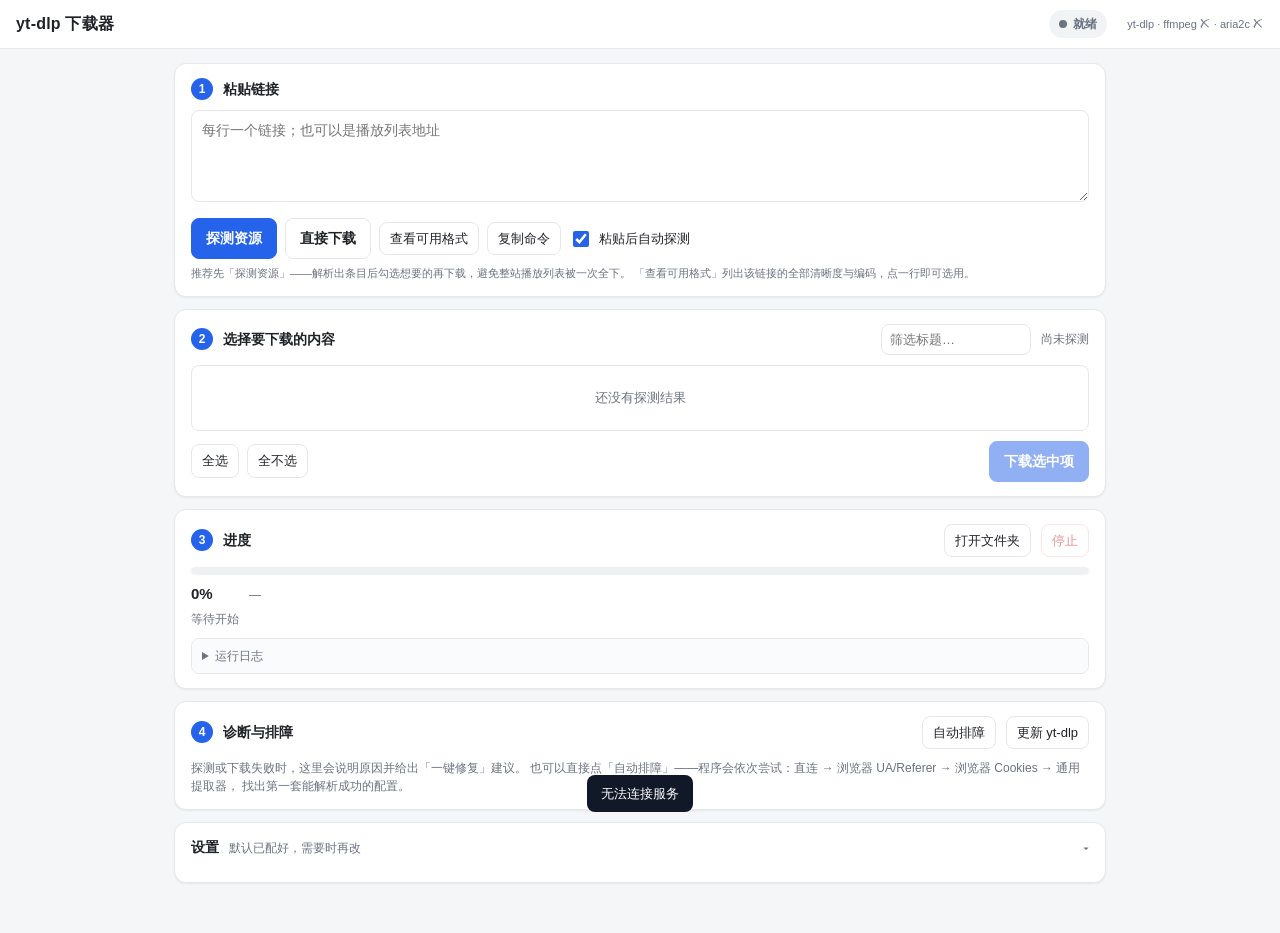
==== YtDlpWeb/index.html @ c7cad788 "初始提交：yt-dlp 下载器（桌面版 + 网页版 + 嗅探扩展） - ytdlp_core.py 是两端共用的唯一实现：命令构建、进度解析、诊断规则、   自愈重试阶梯、子进程看门狗、配置类型校正与" ====
<!DOCTYPE html>
<html lang="zh-CN">
<head>
<meta charset="utf-8">
<meta name="viewport" content="width=device-width, initial-scale=1, viewport-fit=cover">
<title>yt-dlp 下载器</title>
<style>
:root{
  --bg:#f5f6f8; --card:#ffffff; --text:#1f2328; --muted:#6b7280; --border:#e5e7eb;
  --primary:#2563eb; --primary-weak:#eff6ff; --ok:#16a34a; --ok-weak:#ecfdf5;
  --warn:#d97706; --err:#dc2626; --err-weak:#fef2f2; --radius:12px; --shadow:0 1px 2px rgba(16,24,40,.06);
}
*{box-sizing:border-box}
html,body{margin:0;padding:0}
body{
  background:var(--bg); color:var(--text); font:14px/1.5 -apple-system,BlinkMacSystemFont,"Segoe UI",
  "Microsoft YaHei UI","Microsoft YaHei",Roboto,Helvetica,Arial,sans-serif;
  -webkit-text-size-adjust:100%; padding-bottom:24px;
}
/* ---------- 顶栏 ---------- */
.topbar{
  position:sticky; top:0; z-index:20; background:var(--card); border-bottom:1px solid var(--border);
  display:flex; align-items:center; gap:12px; padding:10px 16px;
}
.brand{font-size:16px; font-weight:700; letter-spacing:.2px}
.status{
  margin-left:auto; display:inline-flex; align-items:center; gap:6px; font-size:12px; font-weight:600;
  padding:5px 10px; border-radius:999px; background:#f1f3f5; color:var(--muted); white-space:nowrap;
}
.status .dot{width:8px;height:8px;border-radius:50%;background:currentColor}
.status.busy{background:var(--primary-weak);color:var(--primary)}
.status.ok{background:var(--ok-weak);color:var(--ok)}
.status.err{background:var(--err-weak);color:var(--err)}
.env{margin-left:8px;font-size:11px;color:var(--muted)}
@media(max-width:768px){ .env{display:none} }

/* ---------- 布局 ---------- */
.wrap{max-width:960px;margin:0 auto;padding:14px}
.card{background:var(--card);border:1px solid var(--border);border-radius:var(--radius);
  box-shadow:var(--shadow);padding:14px 16px;margin-bottom:12px}
.card-h{display:flex;align-items:center;gap:10px;margin-bottom:10px}
.card-h h2{font-size:14px;margin:0;font-weight:700}
.num{width:22px;height:22px;flex:0 0 22px;border-radius:50%;background:var(--primary);color:#fff;
  font-size:12px;font-weight:700;display:flex;align-items:center;justify-content:center}
.muted{color:var(--muted);font-size:12px}
.spacer{flex:1}

/* ---------- 控件 ---------- */
textarea,input[type=text],input[type=number],select{
  width:100%;font:inherit;color:var(--text);background:#fff;border:1px solid var(--border);
  border-radius:8px;padding:8px 10px;outline:none;transition:border-color .15s,box-shadow .15s;
}
textarea{min-height:92px;resize:vertical;line-height:1.6}
textarea:focus,input:focus,select:focus{border-color:var(--primary);box-shadow:0 0 0 3px rgba(37,99,235,.12)}
.btn{
  font:inherit;font-weight:600;border:1px solid var(--border);background:#fff;color:var(--text);
  border-radius:8px;padding:9px 14px;cursor:pointer;min-height:38px;transition:background .15s,border-color .15s;
}
.btn:hover:not(:disabled){background:#f8fafc}
.btn:active:not(:disabled){background:#f1f5f9}
.btn.primary{background:var(--primary);border-color:var(--primary);color:#fff}
.btn.primary:hover:not(:disabled){background:#1d4ed8}
.btn.danger{color:var(--err);border-color:#fecaca;background:#fff}
.btn.sm{padding:6px 10px;min-height:32px;font-size:13px;font-weight:500}
.btn:disabled{opacity:.5;cursor:not-allowed}
.row-actions{display:flex;flex-wrap:wrap;align-items:center;gap:8px;margin-top:10px}
label.chk{display:inline-flex;align-items:center;gap:7px;font-size:13px;cursor:pointer;user-select:none}
label.chk input{width:16px;height:16px;accent-color:var(--primary)}
.hint{font-size:11px;color:var(--muted);margin-top:6px}

/* ---------- 结果列表 ---------- */
.results{max-height:320px;overflow:auto;border:1px solid var(--border);border-radius:8px}
.res-head,.res-row{display:grid;grid-template-columns:34px minmax(0,1fr) auto;gap:8px;align-items:center;padding:8px 10px}
.res-head{background:#fafbfc;border-bottom:1px solid var(--border);font-size:11px;color:var(--muted);font-weight:600}
.res-row{border-bottom:1px solid #f1f3f5}
.res-row:last-child{border-bottom:none}
.res-row.on{background:#f8fbff}
.res-row .t{overflow:hidden;text-overflow:ellipsis;white-space:nowrap;font-size:13px}
.metas{display:grid;grid-template-columns:64px 96px 84px 140px;gap:8px;font-size:12px;color:var(--muted)}
.metas span{overflow:hidden;text-overflow:ellipsis;white-space:nowrap}
.empty{padding:22px 10px;text-align:center;color:var(--muted);font-size:13px}

/* ---------- 进度 ---------- */
.progress{height:8px;background:#eef1f4;border-radius:999px;overflow:hidden}
.progress .bar{height:100%;width:0;background:var(--primary);border-radius:999px;transition:width .25s}
.progress.indet .bar{width:35%!important;animation:slide 1.1s infinite ease-in-out}
@keyframes slide{0%{margin-left:-35%}100%{margin-left:100%}}
.meta-line{display:flex;align-items:baseline;gap:10px;margin-top:8px}
#pct{font-weight:700;font-size:15px;min-width:48px}
#curfile{margin-top:4px;font-size:12px;color:var(--muted);overflow:hidden;text-overflow:ellipsis;white-space:nowrap}
details.log{margin-top:10px;border:1px solid var(--border);border-radius:8px;overflow:hidden}
details.log summary{padding:8px 10px;font-size:12px;color:var(--muted);cursor:pointer;background:#fafbfc}
details.log pre{margin:0;max-height:200px;overflow:auto;padding:10px;font:12px/1.6 "Cascadia Mono",Consolas,Menlo,monospace;white-space:pre-wrap;word-break:break-all}
pre .err{color:var(--err)} pre .warn{color:var(--warn)} pre .ok{color:var(--ok)} pre .cmd{color:var(--primary)}

/* ---------- 设置 ---------- */
.collapsible .body{display:none}
.collapsible.open .body{display:block}
.card-h.clickable{cursor:pointer;user-select:none}
.chev{margin-left:auto;color:var(--muted);font-size:12px;transition:transform .2s}
.collapsible.open .chev{transform:rotate(180deg)}
.set-grid{display:grid;grid-template-columns:1fr 1fr;gap:14px}
.group{border:1px solid var(--border);border-radius:10px;padding:12px}
.group h3{margin:0 0 8px;font-size:12px;color:var(--primary);font-weight:700;letter-spacing:.3px}
.field{display:grid;grid-template-columns:88px minmax(0,1fr);gap:8px;align-items:center;margin-bottom:8px}
.field:last-child{margin-bottom:0}
.field label{font-size:12px;color:var(--muted)}
.chk-list{display:flex;flex-wrap:wrap;gap:10px 16px}
.assump{background:#fffbeb;border:1px solid #fde68a;color:#92400e;border-radius:8px;padding:10px 12px;font-size:12px;line-height:1.7}
.assump b{display:block;margin-bottom:2px}

/* ---------- 移动端底部操作栏 ---------- */
.mbar{display:none}
@media(max-width:768px){
  body{padding-bottom:calc(76px + env(safe-area-inset-bottom))}
  .wrap{padding:10px}
  .card{padding:12px}
  .set-grid{grid-template-columns:1fr}
  .res-head{display:none}
  .res-row{grid-template-columns:34px minmax(0,1fr);row-gap:2px;padding:10px}
  .metas{grid-column:2;grid-template-columns:repeat(4,auto);justify-content:start;gap:10px}
  .metas .m-up{display:none}
  .row-actions .btn{flex:1 1 auto;min-height:44px}
  .btn{min-height:44px}
  .btn.sm{min-height:38px}
  .mbar{
    display:flex;gap:8px;position:fixed;left:0;right:0;bottom:0;z-index:30;background:rgba(255,255,255,.96);
    border-top:1px solid var(--border);padding:10px 12px calc(10px + env(safe-area-inset-bottom));
    backdrop-filter:blur(6px);
  }
  .mbar .btn{flex:1}
}
/* ---------- 诊断与排障 ---------- */
.diag{border:1px solid #fde68a;background:#fffbeb;border-radius:8px;padding:10px 12px;margin-bottom:8px}
.diag.err{border-color:#fecaca;background:#fef2f2}
.diag h4{margin:0 0 6px;font-size:13px;color:#92400e}
.diag.err h4{color:#b91c1c}
.diag ul{margin:0 0 8px;padding-left:18px;font-size:12px;line-height:1.75;color:#78350f}
.diag.err ul{color:#7f1d1d}
.probe-row{display:flex;align-items:center;gap:8px;padding:7px 10px;border:1px solid var(--border);
  border-radius:8px;margin-bottom:6px;font-size:12px;background:#f8fafc;flex-wrap:wrap}
.probe-row.ok{background:var(--ok-weak);border-color:#bbf7d0}
.probe-row.running{background:var(--primary-weak);border-color:#bfdbfe}
.probe-row .tag{font-weight:700;min-width:18px}
.probe-row .nm{font-weight:600}
.probe-row .msg{color:var(--muted);overflow:hidden;text-overflow:ellipsis;white-space:nowrap;flex:1;min-width:120px}
.probe-row .sec{color:var(--muted);font-size:11px}

/* ---------- 模态框 ---------- */
.mask{position:fixed;inset:0;background:rgba(15,23,42,.45);z-index:60;display:none;
  align-items:center;justify-content:center;padding:16px}
.mask.show{display:flex}
.modal{background:var(--card);border-radius:var(--radius);width:min(880px,100%);max-height:86vh;
  display:flex;flex-direction:column;box-shadow:0 12px 32px rgba(15,23,42,.22);overflow:hidden}
.modal-h{display:flex;align-items:center;gap:10px;padding:12px 14px;border-bottom:1px solid var(--border)}
.modal-h h3{margin:0;font-size:14px}
.modal-b{overflow:auto;padding:12px 14px}
.modal-f{padding:10px 14px;border-top:1px solid var(--border);display:flex;gap:8px;align-items:center;flex-wrap:wrap}
table.ft{width:100%;border-collapse:collapse;font-size:12px}
table.ft th,table.ft td{text-align:left;padding:6px 8px;border-bottom:1px solid #f1f3f5;white-space:nowrap}
table.ft th{color:var(--muted);font-weight:600;background:#fafbfc;position:sticky;top:0}
table.ft tbody tr{cursor:pointer}
table.ft tbody tr:hover{background:var(--primary-weak)}
table.ft td.note{white-space:normal;color:var(--muted)}
@media(max-width:768px){
  .modal{max-height:92vh}
  table.ft .c{display:none}
}

/* ---------- Toast ---------- */
#toast{position:fixed;left:50%;bottom:88px;transform:translateX(-50%) translateY(8px);z-index:50;
  background:#111827;color:#fff;font-size:13px;padding:9px 14px;border-radius:8px;opacity:0;pointer-events:none;
  transition:opacity .2s,transform .2s;max-width:90vw;text-align:center}
#toast.show{opacity:1;transform:translateX(-50%) translateY(0)}
@media(max-width:768px){#toast{bottom:calc(84px + env(safe-area-inset-bottom))}}
</style>
</head>
<body>

<header class="topbar">
  <div class="brand">yt-dlp 下载器</div>
  <div class="status" id="status"><span class="dot"></span><span id="statusText">就绪</span></div>
  <div class="env" id="env"></div>
</header>

<main class="wrap">

  <!-- 1 链接 -->
  <section class="card">
    <div class="card-h"><span class="num">1</span><h2>粘贴链接</h2>
      <span class="spacer"></span><span class="muted" id="urlCount"></span></div>
    <textarea id="urls" placeholder="每行一个链接；也可以是播放列表地址" spellcheck="false"></textarea>
    <div class="row-actions">
      <button class="btn primary" id="btnDetect">探测资源</button>
      <button class="btn" id="btnDirect">直接下载</button>
      <button class="btn sm" id="btnFmt">查看可用格式</button>
      <button class="btn sm" id="btnCopy">复制命令</button>
      <label class="chk"><input type="checkbox" id="autoDetect" checked> 粘贴后自动探测</label>
    </div>
    <div class="hint">推荐先「探测资源」——解析出条目后勾选想要的再下载，避免整站播放列表被一次全下。
      「查看可用格式」列出该链接的全部清晰度与编码，点一行即可选用。</div>
  </section>

  <!-- 2 结果 -->
  <section class="card">
    <div class="card-h"><span class="num">2</span><h2>选择要下载的内容</h2>
      <span class="spacer"></span>
      <input type="text" id="filter" placeholder="筛选标题…" style="width:150px;font-size:13px;padding:5px 8px">
      <span class="muted" id="count">尚未探测</span></div>
    <div class="results" id="results"><div class="empty">还没有探测结果</div></div>
    <div class="row-actions">
      <button class="btn sm" id="btnAll">全选</button>
      <button class="btn sm" id="btnNone">全不选</button>
      <span class="spacer"></span>
      <button class="btn primary" id="btnDownload" disabled>下载选中项</button>
    </div>
  </section>

  <!-- 3 进度 -->
  <section class="card">
    <div class="card-h"><span class="num">3</span><h2>进度</h2>
      <span class="spacer"></span>
      <button class="btn sm" id="btnOpen">打开文件夹</button>
      <button class="btn sm danger" id="btnStop" disabled>停止</button></div>
    <div class="progress" id="progress"><div class="bar" id="bar"></div></div>
    <div class="meta-line"><span id="pct">0%</span><span class="muted" id="detail">—</span>
      <span class="spacer"></span><span class="muted" id="elapsed"></span></div>
    <div id="curfile">等待开始</div>
    <details class="log" id="logWrap">
      <summary>运行日志</summary>
      <pre id="log"></pre>
    </details>
  </section>

  <!-- 4 诊断与排障 -->
  <section class="card">
    <div class="card-h"><span class="num">4</span><h2>诊断与排障</h2>
      <span class="spacer"></span>
      <button class="btn sm" id="btnTrouble">自动排障</button>
      <button class="btn sm" id="btnUpdate">更新 yt-dlp</button></div>
    <div id="diagBox">
      <div class="muted">探测或下载失败时，这里会说明原因并给出「一键修复」建议。
        也可以直接点「自动排障」——程序会依次尝试：直连 → 浏览器 UA/Referer → 浏览器 Cookies → 通用提取器，
        找出第一套能解析成功的配置。</div>
    </div>
  </section>

  <!-- 设置 -->
  <section class="card collapsible" id="settingsCard">
    <div class="card-h clickable" id="settingsToggle">
      <h2>设置</h2><span class="muted">默认已配好，需要时再改</span><span class="chev">▾</span>
    </div>
    <div class="body">
      <div class="assump" style="margin-bottom:12px">
        <b>默认假设（业务信息未指定时的兜底）</b>
        ① 单任务队列：同时只跑一个下载/探测，日志与进度不混淆；
        ② 仅本机使用：只监听 127.0.0.1，并校验请求来源，不开放给局域网与网页；
        ③ 输出目录默认 <code>..\downloads</code>，首次运行自动创建；
        ④ 默认「最佳画质 + 自动合并 MP4」，并嵌入封面与元数据。
      </div>
      <div class="set-grid">
        <div class="group">
          <h3>保存</h3>
          <div class="field"><label>输出目录</label><input type="text" id="outdir"></div>
          <div class="field"><label>文件名</label><input type="text" id="tpl"></div>
          <div class="hint">实际文件名 = 视频标题.扩展名；可用占位符 title / id / uploader / upload_date / playlist_index</div>
        </div>
        <div class="group">
          <h3>内容与格式</h3>
          <div class="field"><label>下载模式</label>
            <select id="mode">
              <option value="best">最佳画质（视频+音频自动合并）</option>
              <option value="single">最佳单文件（不合并，画质较低）</option>
              <option value="audio_mp3">仅音频（转 MP3）</option>
              <option value="audio_raw">仅音频（保持原格式）</option>
              <option value="video_only">仅视频（无音轨）</option>
              <option value="custom">自定义格式代码</option>
            </select></div>
          <div class="field"><label>合并容器</label>
            <select id="merge"><option>mp4</option><option>mkv</option><option>webm</option><option>不转换</option></select></div>
          <div class="field"><label>格式代码</label><input type="text" id="fmt" placeholder="自定义模式下填，如 137+140"></div>
        </div>
        <div class="group">
          <h3>附加内容</h3>
          <div class="chk-list" style="margin-bottom:8px">
            <label class="chk"><input type="checkbox" id="sub"> 下载字幕</label>
            <label class="chk"><input type="checkbox" id="embedsub"> 字幕嵌入视频</label>
          </div>
          <div class="field"><label>字幕语言</label><input type="text" id="sublang"></div>
          <div class="chk-list">
            <label class="chk"><input type="checkbox" id="thumb"> 嵌入封面</label>
            <label class="chk"><input type="checkbox" id="meta"> 写入元数据</label>
          </div>
        </div>
        <div class="group">
          <h3>播放列表与容错</h3>
          <div class="chk-list" style="margin-bottom:8px">
            <label class="chk"><input type="checkbox" id="pl"> 下载整个播放列表</label>
            <label class="chk"><input type="checkbox" id="ignore"> 出错继续</label>
          </div>
          <div class="field"><label>范围</label><input type="text" id="items" placeholder="如 1-5 或 1,3,7"></div>
          <div class="chk-list">
            <label class="chk"><input type="checkbox" id="open_after"> 完成后打开文件夹</label>
            <label class="chk"><input type="checkbox" id="net_hard"> 失败后自动换姿势重试</label>
          </div>
          <div class="muted" style="margin-top:6px">连接被掐断（10054）时会自动换一套请求方式重来（浏览器指纹 / 分块传输）；关掉后只按当前设置试一次。</div>
        </div>
        <div class="group" style="grid-column:1/-1">
          <h3>访问与身份（解决「探测不到」的关键）</h3>
          <div class="set-grid">
            <div>
              <div class="field"><label>浏览器 Cookies</label>
                <select id="browser">
                  <option>（不使用）</option><option>chrome</option><option>edge</option>
                  <option>firefox</option><option>brave</option><option>opera</option>
                  <option>vivaldi</option><option>whale</option><option>chromium</option>
                </select></div>
              <div class="field"><label>浏览器配置</label>
                <input type="text" id="browser_profile" placeholder="留空=默认配置，如 Default 或 Profile 1"></div>
              <div class="hint">直接从浏览器读取登录态，省去手工导出 cookies.txt。读取时请<b>关闭该浏览器</b>，
                否则部分系统会读不到。与下面「Cookies 文件」二选一，此项优先。</div>
              <div class="field"><label>User-Agent</label>
                <div style="display:flex;gap:6px">
                  <input type="text" id="ua" placeholder="留空 = yt-dlp 默认">
                  <select id="uaPreset" style="width:140px"><option value="">快速填充…</option></select>
                </div></div>
            </div>
            <div>
              <div class="field"><label>Referer</label>
                <input type="text" id="referer" placeholder="如 https://www.example.com/"></div>
              <div class="field"><label>自定义请求头</label>
                <textarea id="headers" rows="3" placeholder="每行一条，格式&#10;Key: Value&#10;Origin: https://www.example.com"></textarea></div>
              <div class="chk-list">
                <label class="chk"><input type="checkbox" id="generic"> 通用提取器兜底</label>
              </div>
              <div class="hint">站点没被 yt-dlp 收录时，用通用提取器直接按直链 / m3u8 解析，成功率视站点而定。</div>
              <div class="field"><label>提取器参数</label>
                <input type="text" id="extractor_args" placeholder="如 youtube:player_client=web"></div>
              <div class="field"><label>重试次数</label>
                <input type="text" id="retries" placeholder="如 10，留空=默认"></div>
            </div>
          </div>
        </div>
        <div class="group" style="grid-column:1/-1">
          <h3>网络与加速</h3>
          <div class="set-grid">
            <div>
              <div class="field"><label>限速</label><input type="text" id="rate" placeholder="如 5M，留空不限"></div>
              <div class="field"><label>代理</label><input type="text" id="proxy" placeholder="如 http://127.0.0.1:7890"></div>
              <div class="field"><label>Cookies</label><input type="text" id="cookie" placeholder="cookies.txt 完整路径"></div>
            </div>
            <div>
              <div class="chk-list" style="margin-bottom:8px">
                <label class="chk"><input type="checkbox" id="conc"> 分片并发 -N</label>
                <input type="number" id="conc_n" min="1" max="32" style="width:72px">
              </div>
              <div class="chk-list" style="margin-bottom:8px">
                <label class="chk"><input type="checkbox" id="aria"> 外部下载器 aria2c</label>
                <span class="muted" id="ariaState"></span>
              </div>
              <div class="field"><label>aria2c 参数</label><input type="text" id="aria_args"></div>
              <div class="chk-list">
                <label class="chk"><input type="checkbox" id="flat"> 快速探测（不解析清晰度）</label>
              </div>
            </div>
          </div>
          <div class="field" style="margin-top:8px"><label>附加参数</label>
            <input type="text" id="extra" placeholder="任意 yt-dlp 参数，如 --download-archive archive.txt"></div>
        </div>
      </div>
      <div class="row-actions">
        <button class="btn sm" id="btnReset">恢复默认设置</button>
        <span class="hint" style="margin:0">改动会即时自动保存，下次打开仍然保留</span>
      </div>
    </div>
  </section>
</main>

<div class="mbar">
  <button class="btn" id="mDetect">探测资源</button>
  <button class="btn primary" id="mDownload" disabled>下载选中项</button>
  <button class="btn danger" id="mStop" style="display:none">停止</button>
</div>
<div id="toast"></div>

<div class="mask" id="fmtMask">
  <div class="modal">
    <div class="modal-h"><h3>可用格式</h3><span class="muted" id="fmtFor"></span>
      <span class="spacer"></span><button class="btn sm" id="fmtClose">关闭</button></div>
    <div class="modal-b">
      <div class="hint" id="fmtTip" style="margin:0 0 8px">正在获取…</div>
      <table class="ft" id="fmtTable" style="display:none">
        <thead><tr><th>ID</th><th>扩展</th><th>分辨率</th><th>大小</th>
          <th class="c">编码</th><th>备注</th></tr></thead>
        <tbody id="fmtBody"></tbody>
      </table>
      <details class="log" id="fmtLogWrap"><summary>原始输出</summary><pre id="fmtLog"></pre></details>
    </div>
    <div class="modal-f">
      <span class="muted">点一行即可填入「格式代码」，下载模式会自动切到「自定义格式代码」</span>
      <span class="spacer"></span>
      <button class="btn sm" id="fmtUseBest">填入 bv*+ba/b</button>
    </div>
  </div>
</div>

<script>
const $ = id => document.getElementById(id);
const els = {
  urls:$('urls'), status:$('status'), statusText:$('statusText'), env:$('env'),
  results:$('results'), count:$('count'), log:$('log'), logWrap:$('logWrap'), filter:$('filter'),
  bar:$('bar'), progress:$('progress'), pct:$('pct'), detail:$('detail'), curfile:$('curfile'),
  elapsed:$('elapsed'),
  btnDetect:$('btnDetect'), btnDirect:$('btnDirect'), btnDownload:$('btnDownload'),
  btnFmt:$('btnFmt'), btnCopy:$('btnCopy'), btnOpen:$('btnOpen'), btnReset:$('btnReset'),
  mDetect:$('mDetect'), mDownload:$('mDownload'), mStop:$('mStop'), btnStop:$('btnStop'),
  btnAll:$('btnAll'), btnNone:$('btnNone'), autoDetect:$('autoDetect'), urlCount:$('urlCount'),
  settingsCard:$('settingsCard'), settingsToggle:$('settingsToggle'), ariaState:$('ariaState'),
  btnTrouble:$('btnTrouble'), btnUpdate:$('btnUpdate'), diagBox:$('diagBox'), uaPreset:$('uaPreset'),
  fmtMask:$('fmtMask'), fmtFor:$('fmtFor'), fmtTip:$('fmtTip'), fmtTable:$('fmtTable'),
  fmtBody:$('fmtBody'), fmtLog:$('fmtLog'), fmtLogWrap:$('fmtLogWrap'),
  fmtClose:$('fmtClose'), fmtUseBest:$('fmtUseBest')
};
const FIELDS = ['outdir','tpl','mode','merge','fmt','sub','sublang','embedsub','thumb','meta',
  'pl','items','ignore','open_after','net_hard','rate','proxy','cookie','conc','conc_n','aria','aria_args','flat','extra',
  'browser','browser_profile','referer','ua','headers','generic','extractor_args','retries'];
// UA 预设与模式格式表都来自 /api/config 的 env 段（唯一来源是 ytdlp_core），
// 页面不再抄一份，避免两端各自漂移；cfg 未到位时按空表处理即可。
function uaPresets(){ return ((cfg.env || {}).ua_presets) || {}; }
function modeFmt(){ return ((cfg.env || {}).mode_fmt) || {}; }
function chromeUA(){
  const p = uaPresets();
  return p['Chrome / Windows'] || Object.values(p)[0] || '';
}
let cfg = {}, results = [], checked = new Set(), busy = false, saveTimer = null, detectTimer = null;
let tick = null, t0 = 0;

/* ---------- 通用反馈 ---------- */
function toast(msg){
  const t = $('toast'); t.textContent = msg; t.classList.add('show');
  clearTimeout(t._tm); t._tm = setTimeout(()=>t.classList.remove('show'), 2600);
}
function setStatus(state, text){
  els.status.className = 'status' + (state==='busy'?' busy':state==='ok'?' ok':state==='err'?' err':'');
  els.statusText.textContent = text;
}
function setBusy(v, kind){
  busy = v;
  $('btnDetect').disabled = v; $('btnDirect').disabled = v; $('mDetect').disabled = v;
  $('btnFmt').disabled = v; $('btnCopy').disabled = v;
  $('btnTrouble').disabled = v; $('btnUpdate').disabled = v;
  $('btnDownload').disabled = v || checked.size===0; $('mDownload').disabled = v || checked.size===0;
  $('btnStop').disabled = !v;
  // 移动端底部：任务进行中把「下载」换成「停止」
  $('mDownload').style.display = v ? 'none' : '';
  $('mStop').style.display = v ? '' : 'none';
  els.progress.classList.toggle('indet', v && kind==='detect');
  clearInterval(tick);
  if(v){ t0 = Date.now(); tick = setInterval(updateElapsed, 1000); updateElapsed(); }
  else{ els.elapsed.textContent = ''; }
}
function updateElapsed(){
  const s = Math.floor((Date.now()-t0)/1000);
  els.elapsed.textContent = s >= 1
    ? '已用 ' + String(Math.floor(s/60)).padStart(2,'0') + ':' + String(s%60).padStart(2,'0') : '';
}
function addLog(text, level){
  const span = document.createElement('span');
  if(level) span.className = level;
  span.textContent = text + '\n';
  els.log.appendChild(span);
  while(els.log.childNodes.length > 600) els.log.removeChild(els.log.firstChild);
  els.log.scrollTop = els.log.scrollHeight;
}
function clearLog(){ els.log.textContent=''; }

/* ---------- 配置 ---------- */
function fillModes(){
  // 模式表只有一份定义（ytdlp_core → /api/config），页面里的静态选项只是首屏兜底。
  const modes = ((cfg.env || {}).modes) || [];
  if(!modes.length) return;
  const sel = $('mode'), keep = sel.value || cfg.mode || '';
  sel.innerHTML = '';
  for(const m of modes){
    const o = document.createElement('option');
    o.value = m.key; o.textContent = m.label;
    sel.appendChild(o);
  }
  sel.value = keep;
  if(!sel.value){ sel.value = 'best'; }
}
function fillForm(){
  fillModes();
  for(const k of FIELDS){
    const el = $(k); if(!el) continue;
    if(el.type === 'checkbox') el.checked = !!cfg[k]; else el.value = cfg[k] ?? '';
  }
  fillUaPresets();
  const ver = cfg.env?.yt_dlp_version ? ' v' + cfg.env.yt_dlp_version : '';
  els.env.textContent = `yt-dlp${ver} · ffmpeg ${cfg.env?.ffmpeg?'✓':'✗'} · aria2c ${cfg.env?.aria2c?'✓':'✗'}`;
  els.ariaState.textContent = cfg.env?.aria2c ? '已就绪' : '未检测到 aria2c.exe';
  els.ariaState.style.color = cfg.env?.aria2c ? 'var(--ok)' : 'var(--warn)';
}
function readForm(){
  const out = {};
  for(const k of FIELDS){
    const el = $(k); if(!el) continue;
    out[k] = el.type === 'checkbox' ? el.checked : el.value;
  }
  return out;
}
function scheduleSave(){
  clearTimeout(saveTimer);
  saveTimer = setTimeout(async ()=>{
    cfg = {...cfg, ...readForm()};
    try{
      const r = await fetch('/api/config',{method:'POST',headers:{'Content-Type':'application/json'},
        body:JSON.stringify(readForm())});
      const j = await r.json().catch(()=>({}));
      if(!r.ok || j.ok === false){
        toast(j.error || ('设置保存失败（HTTP ' + r.status + '）'));
        return;
      }
      if(j.config) cfg = {...cfg, ...j.config};   // 回填服务端整理后的值，所见即所得
      const w = j.warnings || [];
      if(w.length) toast(w.length > 1 ? w[0] + `（另有 ${w.length - 1} 条提醒，见日志）` : w[0]);
    }
    catch(e){ toast('无法连接服务，设置未保存'); }
  }, 400);
}

/* ---------- 结果列表 ---------- */
let renderTimer = null;
function scheduleRender(){
  // 大播放列表逐条到达，节流渲染避免每条都重绘整个列表
  if(renderTimer) return;
  renderTimer = setTimeout(()=>{ renderTimer = null; renderResults(); }, 150);
}
function visibleIdx(){
  const kw = (els.filter.value || '').trim().toLowerCase();
  if(!kw) return results.map((_, i) => i);
  return results.map((_, i) => i).filter(i =>
    String(results[i].title || '').toLowerCase().includes(kw) ||
    String(results[i].up || '').toLowerCase().includes(kw));
}
function updateCount(){
  if(!results.length){ els.count.textContent = '尚未探测'; }
  else{
    const kw = (els.filter.value || '').trim();
    els.count.textContent = `共 ${results.length} 条，已选 ${checked.size} 条`
      + (kw ? ` · 筛出 ${visibleIdx().length} 条` : '');
  }
  $('btnDownload').disabled = busy || checked.size===0;
  $('mDownload').disabled = busy || checked.size===0;
}
function rowHtml(i){
  const r = results[i];
  return `
      <div class="res-row ${checked.has(i)?'on':''}" data-i="${i}">
        <input type="checkbox" ${checked.has(i)?'checked':''} data-i="${i}">
        <div class="t" title="${esc(r.title)}">${esc(r.title)}</div>
        <div class="metas">
          <span>${esc(r.dur)}</span><span>${esc(r.res)}</span><span>${esc(r.size)}</span>
          <span class="m-up" title="${esc(r.up)}">${esc(r.up||'-')}</span>
        </div>
      </div>`;
}
function renderResults(){
  if(!results.length){
    els.results.innerHTML = '<div class="empty">还没有探测结果</div>';
  }else{
    const head = '<div class="res-head"><span></span><span>标题</span>' +
      '<div class="metas"><span>时长</span><span>清晰度</span><span>大小</span><span class="m-up">上传者</span></div></div>';
    const idx = visibleIdx();
    const body = idx.length ? idx.map(rowHtml).join('')
      : `<div class="empty">没有匹配「${esc((els.filter.value||'').trim())}」的条目</div>`;
    els.results.innerHTML = head + body;
    els.results.querySelectorAll('.res-row').forEach(row=>{
      row.addEventListener('click', e=>{
        if(e.target.tagName === 'INPUT') return;
        toggleCheck(+row.dataset.i);
      });
    });
    els.results.querySelectorAll('input[type=checkbox]').forEach(cb=>{
      cb.addEventListener('change', ()=>toggleCheck(+cb.dataset.i));
    });
  }
  updateCount();
}
function toggleCheck(i){
  checked.has(i) ? checked.delete(i) : checked.add(i);
  const row = els.results.querySelector(`.res-row[data-i="${i}"]`);
  if(row){
    row.classList.toggle('on', checked.has(i));
    row.querySelector('input').checked = checked.has(i);
  }
  updateCount();
}
function setAll(on){
  // 有筛选词时只作用于筛出的条目，否则作用于全部
  const scope = (els.filter.value || '').trim() ? visibleIdx() : results.map((_, i) => i);
  if(on) scope.forEach(i => checked.add(i)); else scope.forEach(i => checked.delete(i));
  renderResults();
}
function esc(s){ return String(s??'').replace(/[&<>"']/g, c=>({'&':'&amp;','<':'&lt;','>':'&gt;','"':'&quot;',"'":'&#39;'}[c])); }

/* ---------- SSE ---------- */
async function stream(url, body, onEvent){
  const res = await fetch(url,{method:'POST',headers:{'Content-Type':'application/json'},body:JSON.stringify(body)});
  if(!res.ok){ const j = await res.json().catch(()=>({})); throw new Error(j.error || '请求失败'); }
  const reader = res.body.getReader(), dec = new TextDecoder('utf-8');
  let buf = '';
  while(true){
    const {done, value} = await reader.read();
    if(done) break;
    buf += dec.decode(value, {stream:true});
    const parts = buf.split('\n\n'); buf = parts.pop();
    for(const p of parts){
      const line = p.split('\n').find(l=>l.startsWith('data: '));
      if(line){ try{ onEvent(JSON.parse(line.slice(6))); }catch(e){} }
    }
  }
}
function getUrls(){
  return els.urls.value.split('\n').map(s=>s.trim()).filter(s=>s && !s.startsWith('#'));
}

/* ---------- 主流程 ---------- */
async function doDetect(silent){
  const urls = getUrls();
  if(!urls.length){ if(!silent) toast('请先粘贴链接'); return; }
  if(busy){ toast('有任务正在运行'); return; }
  results = []; checked = new Set(); renderResults();
  clearLog(); setBusy(true,'detect'); setStatus('busy','探测中…');
  els.curfile.textContent = '正在解析链接信息…';
  let n = 0;
  try{
    await stream('/api/detect', {urls}, ev=>{
      if(ev.type==='row'){ results.push(ev.data); checked.add(results.length-1); n++; scheduleRender(); }
      else if(ev.type==='log') addLog(ev.text, ev.level);
      else if(ev.type==='cmd') addLog('> '+ev.text, 'cmd');
      else if(ev.type==='error'){ addLog(ev.text,'err'); toast(ev.text); }
      else if(ev.type==='done'){
        if(ev.code===0 && n){ setStatus('ok',`探测完成 · ${n} 条`); els.curfile.textContent = '勾选后点「下载选中项」'; }
        else{ setStatus('err','探测结束，没有拿到条目'); els.curfile.textContent = '请看下方「诊断与排障」'; }
        if(ev.diag && ev.diag.length){
          els.diagBox.innerHTML = renderDiag(ev.diag);
          bindDiagButtons(els.diagBox);
          if(!n) els.diagBox.scrollIntoView({behavior:'smooth', block:'center'});
        }
      }
    });
  }catch(e){ setStatus('err','探测失败'); toast(String(e.message||e)); addLog(String(e.message||e),'err'); }
  finally{ clearTimeout(renderTimer); renderTimer=null; renderResults(); setBusy(false); }
}
async function doDownload(urls, noPlaylist){
  if(!urls || !urls.length){ toast('请先选择要下载的内容'); return; }
  if(busy){ toast('有任务正在运行'); return; }
  clearLog(); setBusy(true,'download'); setStatus('busy','下载中…');
  els.bar.style.width='0%'; els.pct.textContent='0%';
  try{
    await stream('/api/download', {urls, no_playlist:!!noPlaylist}, ev=>{
      if(ev.type==='progress'){
        els.bar.style.width = ev.pct + '%';
        els.pct.textContent = Math.round(ev.pct) + '%';
        const bits = [];
        if(ev.speed) bits.push('速度 '+ev.speed);
        if(ev.eta) bits.push('剩余 '+ev.eta);
        if(ev.size) bits.push('大小 '+ev.size);
        if(ev.item_total) bits.push(`第 ${Math.max(ev.item_i,1)}/${ev.item_total} 个`);
        if(ev.done_count) bits.push('已完成 '+ev.done_count+' 个文件');
        els.detail.textContent = bits.join(' · ') || '—';
        if(ev.file) els.curfile.textContent = '正在下载：'+ev.file;
      }
      else if(ev.type==='log') addLog(ev.text, ev.level);
      else if(ev.type==='cmd') addLog('> '+ev.text, 'cmd');
      else if(ev.type==='error'){ addLog(ev.text,'err'); toast(ev.text); }
      else if(ev.type==='done'){
        if(ev.code===0){
          els.bar.style.width='100%'; els.pct.textContent='100%';
          const mm=String(Math.floor((ev.elapsed||0)/60)).padStart(2,'0'), ss=String(Math.floor((ev.elapsed||0)%60)).padStart(2,'0');
          const tail = `耗时 ${mm}:${ss}` + (ev.done_count?` · 完成 ${ev.done_count} 个文件`:'');
          els.detail.textContent = tail; els.curfile.textContent='全部完成';
          setStatus('ok','下载完成'); addLog('=== 完成 · '+tail+' ===','ok');
          if(cfg.open_after) fetch('/api/open',{method:'POST',headers:{'Content-Type':'application/json'},body:JSON.stringify({})});
        }else{
          setStatus('err',`已结束（退出码 ${ev.code}）`); els.curfile.textContent='出错或中断';
          addLog(`=== 结束，退出码 ${ev.code} ===`,'err');
          if(ev.diag && ev.diag.length){
            els.diagBox.innerHTML = renderDiag(ev.diag);
            bindDiagButtons(els.diagBox);
          }
        }
      }
    });
  }catch(e){ setStatus('err','下载失败'); toast(String(e.message||e)); addLog(String(e.message||e),'err'); }
  finally{ setBusy(false); }
}
async function doStop(){
  if(!busy) return;
  try{ await fetch('/api/stop',{method:'POST',headers:{'Content-Type':'application/json'},body:'{}'});
       toast('已请求停止'); addLog('[已手动停止]','warn'); }
  catch(e){ toast('停止失败'); }
}

/* ---------- 诊断与排障 ---------- */
function renderDiag(list){
  if(!list || !list.length) return '';
  return list.map(d=>{
    const hard = d.code === 'drm' || d.code === 'gone';
    return `<div class="diag ${hard?'err':''}">
      <h4>${esc(d.title)}</h4>
      <ul>${d.advice.map(a=>`<li>${esc(a)}</li>`).join('')}</ul>
      ${Object.keys(d.fix||{}).length ? `<button class="btn sm" data-fix="${esc(JSON.stringify(d.fix))}">一键应用修复</button>` : ''}
    </div>`;
  }).join('');
}
function bindDiagButtons(box){
  box.querySelectorAll('button[data-fix]').forEach(b=>{
    b.addEventListener('click', ()=>{
      try{ applyFix(JSON.parse(b.dataset.fix)); }catch(e){}
    });
  });
}
function applyFix(fix){
  const touched = [];
  if(fix.ua){
    $('ua').value = chromeUA(); touched.push('User-Agent');
  }
  if(fix.referer){
    const u = getUrls()[0] || '';
    const m = u.match(/^(https?:\/\/[^/]+)/);
    if(m){ $('referer').value = m[1] + '/'; touched.push('Referer'); }
  }
  if(fix.browser && (!$('browser').value || $('browser').value === '（不使用）')){
    $('browser').value = 'chrome'; touched.push('浏览器 Cookies');
  }
  if(fix.generic){ $('generic').checked = true; touched.push('通用提取器'); }
  scheduleSave();
  if(fix.proxy){ $('settingsCard').classList.add('open'); $('proxy').focus(); toast('请在「网络与加速」里填写代理地址'); return; }
  if(fix.rate){ $('settingsCard').classList.add('open'); $('rate').focus(); toast('请在「网络与加速」里填写限速'); return; }
  if(fix.fmt){ openFormats(); toast('请从格式表里挑一个真实存在的 ID'); return; }
  toast(touched.length ? '已应用：' + touched.join('、') + '，请重新探测' : '请按上方建议手动调整');
}
async function doTroubleshoot(){
  const url = getUrls()[0];
  if(!url){ toast('请先粘贴链接'); return; }
  if(busy){ toast('有任务正在运行'); return; }
  clearLog(); setBusy(true,'trouble'); setStatus('busy','自动排障中…');
  els.diagBox.innerHTML = '<div class="muted">正在逐套尝试访问配置，请稍候（每套最多 25 秒）…</div>';
  try{
    await stream('/api/troubleshoot', {url}, ev=>{
      if(ev.type === 'probe'){
        const box = els.diagBox;
        let row = box.querySelector(`.probe-row[data-k="${ev.key}"]`);
        if(!row){
          row = document.createElement('div');
          row.className = 'probe-row'; row.dataset.k = ev.key;
          box.appendChild(row);
        }
        row.className = 'probe-row ' + (ev.ok ? 'ok' : '');
        row.innerHTML = `<span class="tag">${ev.ok?'✓':'✗'}</span><span class="nm">${esc(ev.label)}</span>` +
          `<span class="msg">${esc(ev.msg)}</span><span class="sec">${ev.sec}s</span>` +
          (ev.ok ? `<button class="btn sm">应用此方案</button>` : '');
        if(ev.ok){
          row.querySelector('button').addEventListener('click', ()=>applyFix(ev.fix || {}));
        }
      }
      else if(ev.type === 'probe_start'){
        const box = els.diagBox;
        const row = document.createElement('div');
        row.className = 'probe-row running'; row.dataset.k = ev.key;
        row.innerHTML = `<span class="tag">…</span><span class="nm">${esc(ev.label)}</span>` +
          `<span class="msg">尝试中…</span>`;
        box.appendChild(row);
        addLog('> ' + ev.cmd, 'cmd');
      }
      else if(ev.type === 'log') addLog(ev.text, ev.level);
      else if(ev.type === 'done'){
        const ok = els.diagBox.querySelector('.probe-row.ok');
        if(ok){ setStatus('ok','排障完成 · 已找到可用方案'); toast('找到可用方案，点「应用此方案」即可'); }
        else{ setStatus('err','排障结束 · 四套方案都失败'); }
      }
    });
  }catch(e){ setStatus('err','排障失败'); toast(String(e.message||e)); }
  finally{ setBusy(false); }
}
async function doUpdate(){
  if(busy){ toast('有任务正在运行'); return; }
  clearLog(); setBusy(true,'update'); setStatus('busy','更新 yt-dlp…');
  els.diagBox.innerHTML = '<div class="muted">正在更新 yt-dlp，请稍候…</div>';
  try{
    await stream('/api/update', {}, ev=>{
      if(ev.type === 'log') addLog(ev.text, ev.level);
      else if(ev.type === 'cmd') addLog('> ' + ev.text, 'cmd');
      else if(ev.type === 'done'){
        if(ev.code === 0){
          setStatus('ok','yt-dlp 已更新');
          els.diagBox.innerHTML = '<div class="diag"><h4>更新完成</h4><ul><li>重新「探测资源」试试，'
            + '站点改版导致的问题多数靠更新解决</li></ul></div>';
          fetch('/api/config').then(r=>r.json()).then(c=>{ cfg = c; fillForm(); });
        }else{
          setStatus('err','更新失败（退出码 ' + ev.code + '）');
          els.diagBox.innerHTML = renderDiag([{code:'net', title:'更新失败，通常是网络/代理不通',
            advice:['在「网络与加速」里填可用代理后重试','或到 yt-dlp 官网手动下载新版替换 yt-dlp.exe'],
            fix:{proxy:true}}]);
          bindDiagButtons(els.diagBox);
        }
      }
    });
  }catch(e){ setStatus('err','更新失败'); toast(String(e.message||e)); }
  finally{ setBusy(false); }
}

/* ---------- 辅助操作 ---------- */
async function doCopy(){
  const urls = getUrls();
  if(!urls.length){ toast('请先粘贴链接'); return; }
  try{
    const r = await fetch('/api/command',{method:'POST',headers:{'Content-Type':'application/json'},
      body:JSON.stringify({urls})}).then(r=>r.json());
    const text = r.text || '';
    let ok = false;
    try{ await navigator.clipboard.writeText(text); ok = true; }
    catch(e){
      const ta = document.createElement('textarea');
      ta.value = text; ta.style.position='fixed'; ta.style.opacity='0';
      document.body.appendChild(ta); ta.select();
      try{ ok = document.execCommand('copy'); }catch(_){}
      ta.remove();
    }
    toast(ok ? '命令已复制到剪贴板' : '复制失败，命令已输出到日志');
    addLog('> ' + text, 'cmd');
  }catch(e){ toast('获取命令失败'); }
}
async function doOpen(){
  try{
    await fetch('/api/open',{method:'POST',headers:{'Content-Type':'application/json'},body:'{}'});
  }catch(e){ toast('打开文件夹失败'); }
}
async function doReset(){
  try{
    const r = await fetch('/api/reset',{method:'POST',headers:{'Content-Type':'application/json'},
      body:'{}'}).then(r=>r.json());
    cfg = r.config || {}; fillForm(); toast('已恢复默认设置');
  }catch(e){ toast('重置失败'); }
}
function closeFormats(){ els.fmtMask.classList.remove('show'); }
function useFormat(id){
  $('fmt').value = id;
  $('mode').value = 'custom';
  scheduleSave();
  toast('已填入格式代码 ' + id + '（可手写成 137+140 组合）');
  closeFormats();
}
async function openFormats(){
  const urls = getUrls();
  if(!urls.length){ toast('请先粘贴链接'); return; }
  if(busy){ toast('有任务正在运行'); return; }
  const url = urls[0];
  els.fmtMask.classList.add('show');
  els.fmtFor.textContent = url.length > 54 ? url.slice(0, 54) + '…' : url;
  els.fmtBody.innerHTML = ''; els.fmtTable.style.display = 'none';
  els.fmtLog.textContent = ''; els.fmtTip.textContent = '正在获取…';
  let n = 0;
  try{
    await stream('/api/formats', {url}, ev=>{
      if(ev.type === 'fmt'){
        n++;
        const d = ev.data;
        const tr = document.createElement('tr');
        tr.innerHTML = `<td><b>${esc(d.id)}</b></td><td>${esc(d.ext)}</td><td>${esc(d.res)}</td>` +
          `<td>${esc(d.size)}</td><td class="c">${esc(d.codec)}</td><td class="note">${esc(d.note)}</td>`;
        tr.title = '点击填入格式代码 ' + d.id;
        tr.addEventListener('click', ()=>useFormat(d.id));
        els.fmtBody.appendChild(tr);
        els.fmtTable.style.display = '';
        els.fmtTip.textContent = `共 ${n} 个可用格式 · 点击一行即可选用`;
      }
      else if(ev.type === 'log'){
        const s = document.createElement('span');
        s.textContent = ev.text + '\n';
        els.fmtLog.appendChild(s);
      }
      else if(ev.type === 'cmd') addLog('> ' + ev.text, 'cmd');
      else if(ev.type === 'error') els.fmtTip.textContent = ev.text;
    });
    if(!n) els.fmtTip.textContent = '没有解析到格式表，请展开下方「原始输出」查看原因（链接不支持？需要代理或 Cookies？）';
  }catch(e){ els.fmtTip.textContent = '获取失败：' + (e.message || e); }
}

/* ---------- 事件绑定 ---------- */
els.settingsToggle.addEventListener('click', ()=>els.settingsCard.classList.toggle('open'));
els.btnDetect.addEventListener('click', ()=>doDetect(false));
els.mDetect.addEventListener('click', ()=>doDetect(false));
els.btnDirect.addEventListener('click', ()=>doDownload(getUrls(), false));
els.btnDownload.addEventListener('click', ()=>doDownload(results.filter((_,i)=>checked.has(i)).map(r=>r.url).filter(Boolean), true));
els.mDownload.addEventListener('click', ()=>doDownload(results.filter((_,i)=>checked.has(i)).map(r=>r.url).filter(Boolean), true));
els.btnAll.addEventListener('click', ()=>setAll(true));
els.btnNone.addEventListener('click', ()=>setAll(false));
els.btnStop.addEventListener('click', doStop);
els.mStop.addEventListener('click', doStop);
els.btnFmt.addEventListener('click', openFormats);
els.btnCopy.addEventListener('click', doCopy);
els.btnOpen.addEventListener('click', doOpen);
els.btnReset.addEventListener('click', doReset);
els.btnTrouble.addEventListener('click', doTroubleshoot);
els.btnUpdate.addEventListener('click', doUpdate);
// User-Agent 快速填充（选项表由服务端下发，见 /api/config 的 env.ua_presets）
function fillUaPresets(){
  const p = uaPresets();
  els.uaPreset.querySelectorAll('option:not([value=""])').forEach(o=>o.remove());
  for(const k of Object.keys(p)){
    const o = document.createElement('option');
    o.value = p[k]; o.textContent = k;
    els.uaPreset.appendChild(o);
  }
}
els.uaPreset.addEventListener('change', ()=>{
  if(els.uaPreset.value){ $('ua').value = els.uaPreset.value; els.uaPreset.value = ''; scheduleSave(); }
});
els.fmtClose.addEventListener('click', closeFormats);
els.fmtMask.addEventListener('click', e=>{ if(e.target === els.fmtMask) closeFormats(); });
els.fmtUseBest.addEventListener('click', ()=>{
  $('mode').value = 'best';
  $('fmt').value = 'bv*+ba/b';
  scheduleSave(); toast('已填入 bv*+ba/b'); closeFormats();
});
document.addEventListener('keydown', e=>{ if(e.key === 'Escape') closeFormats(); });
els.filter.addEventListener('input', renderResults);
// 切换下载模式时自动带出该模式的默认格式代码，用户仍可手改
$('mode').addEventListener('change', ()=>{
  const auto = modeFmt()[$('mode').value];
  if(auto) $('fmt').value = auto;
});
$('aria').addEventListener('change', ()=>{
  if($('aria').checked && !(cfg.env || {}).aria2c)
    toast('未检测到 aria2c.exe，勾选后下载会失败');
});
FIELDS.forEach(k=>{ const el=$(k); if(el) el.addEventListener(el.type==='checkbox'?'change':'input', scheduleSave); });
els.urls.addEventListener('input', ()=>{
  const n = getUrls().length; els.urlCount.textContent = n ? `${n} 个链接` : '';
  clearTimeout(detectTimer);
  if(els.autoDetect.checked && n) detectTimer = setTimeout(()=>doDetect(true), 900);
});
els.urls.addEventListener('paste', ()=>setTimeout(()=>els.urls.dispatchEvent(new Event('input')), 0));
els.logWrap.addEventListener('toggle', ()=>{ if(els.logWrap.open) els.log.scrollTop = els.log.scrollHeight; });

/* ---------- 启动 ---------- */
(async function init(){
  try{ cfg = await (await fetch('/api/config')).json(); }catch(e){ cfg = {}; toast('无法连接服务'); }
  fillForm(); renderResults();
  // 让「格式代码」框初始就显示当前模式实际使用的表达式，所见即所得
  const mf = modeFmt()[$('mode').value];
  if(!$('fmt').value && mf) $('fmt').value = mf;
  const s = await fetch('/api/status').then(r=>r.json()).catch(()=>({}));
  if(s.busy){
    setBusy(true, s.kind);
    t0 = Date.now() - (s.elapsed || 0) * 1000;   // 刷新后接着计时
    updateElapsed(); setStatus('busy','任务进行中…');
  }
  else setStatus('idle','就绪');
})();
</script>
</body>
</html>
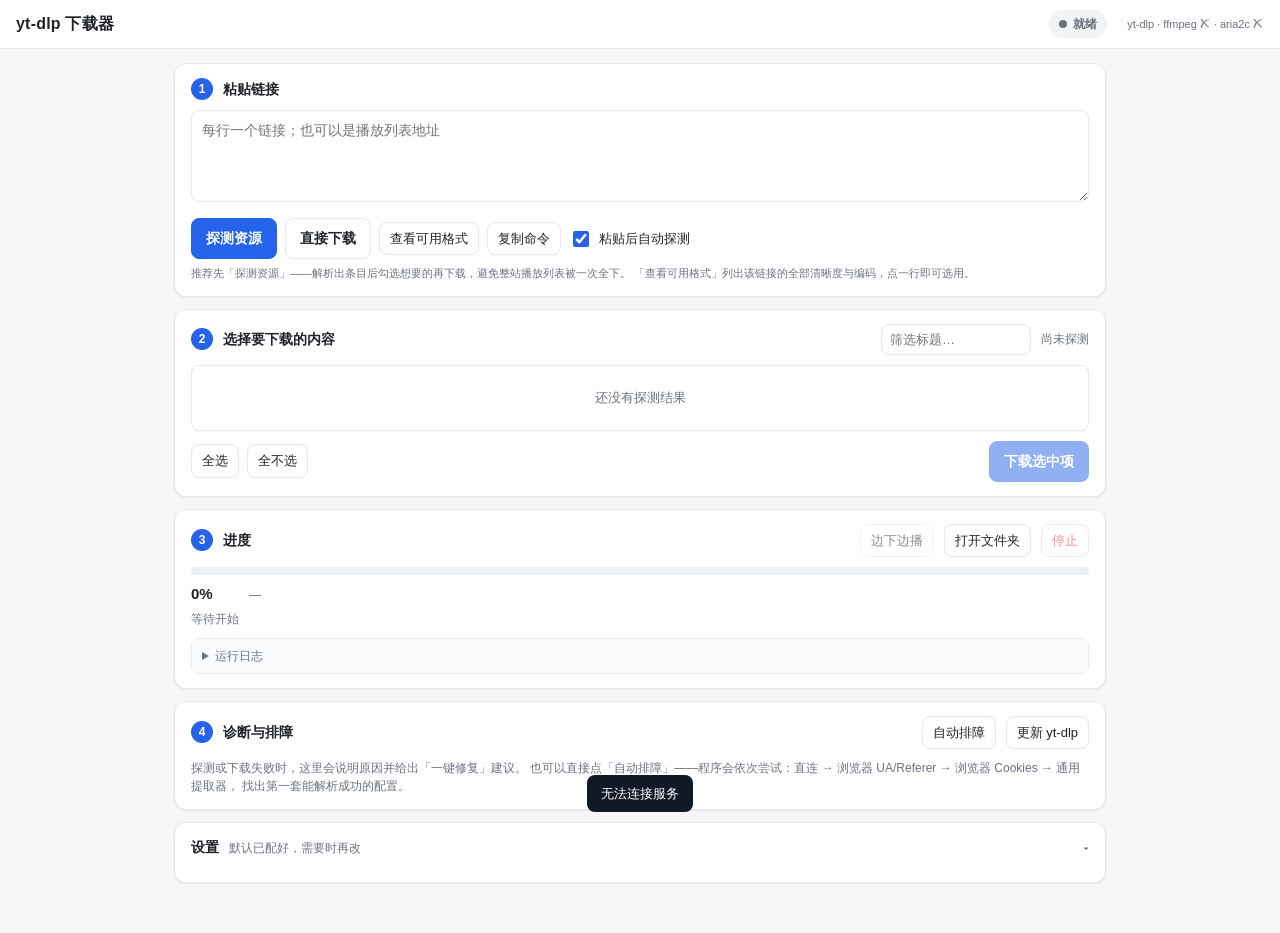
==== commit b0f2afaf: "网页版：预览卡与边下边播按钮 预览走行内独立按钮，行点击仍是勾选，批量下载不受影响； 播放按钮由服务端下发的可播性事件启用，置灰时悬停显示原因。  封面改用 data URL 而非 blob URL：" ====
--- a/YtDlpWeb/index.html
+++ b/YtDlpWeb/index.html
@@ -70,7 +70,7 @@
 
 /* ---------- 结果列表 ---------- */
 .results{max-height:320px;overflow:auto;border:1px solid var(--border);border-radius:8px}
-.res-head,.res-row{display:grid;grid-template-columns:34px minmax(0,1fr) auto;gap:8px;align-items:center;padding:8px 10px}
+.res-head,.res-row{display:grid;grid-template-columns:34px minmax(0,1fr) auto auto;gap:8px;align-items:center;padding:8px 10px}
 .res-head{background:#fafbfc;border-bottom:1px solid var(--border);font-size:11px;color:var(--muted);font-weight:600}
 .res-row{border-bottom:1px solid #f1f3f5}
 .res-row:last-child{border-bottom:none}
@@ -120,6 +120,7 @@
   .res-row{grid-template-columns:34px minmax(0,1fr);row-gap:2px;padding:10px}
   .metas{grid-column:2;grid-template-columns:repeat(4,auto);justify-content:start;gap:10px}
   .metas .m-up{display:none}
+  .pv-btn{grid-column:2;justify-self:start}
   .row-actions .btn{flex:1 1 auto;min-height:44px}
   .btn{min-height:44px}
   .btn.sm{min-height:38px}
@@ -208,6 +209,18 @@
       <input type="text" id="filter" placeholder="筛选标题…" style="width:150px;font-size:13px;padding:5px 8px">
       <span class="muted" id="count">尚未探测</span></div>
     <div class="results" id="results"><div class="empty">还没有探测结果</div></div>
+    <div id="preview" style="display:none;margin-top:10px;padding:10px;border:1px solid var(--bd,#d0d7de);border-radius:8px">
+      <div style="display:flex;gap:12px;align-items:flex-start">
+        <img id="pvImg" alt="封面" style="width:320px;max-width:45%;border-radius:6px;background:#f6f8fa">
+        <div style="flex:1;min-width:0">
+          <div id="pvMeta" class="muted" style="line-height:1.7"></div>
+          <div style="margin-top:8px;display:flex;gap:8px">
+            <button class="btn sm" id="pvOpen">打开原网页</button>
+            <button class="btn sm" id="pvClose">收起</button>
+          </div>
+        </div>
+      </div>
+    </div>
     <div class="row-actions">
       <button class="btn sm" id="btnAll">全选</button>
       <button class="btn sm" id="btnNone">全不选</button>
@@ -220,6 +233,7 @@
   <section class="card">
     <div class="card-h"><span class="num">3</span><h2>进度</h2>
       <span class="spacer"></span>
+      <button class="btn sm" id="btnPlay" disabled title="还没有开始下载">边下边播</button>
       <button class="btn sm" id="btnOpen">打开文件夹</button>
       <button class="btn sm danger" id="btnStop" disabled>停止</button></div>
     <div class="progress" id="progress"><div class="bar" id="bar"></div></div>
@@ -302,8 +316,10 @@
           <div class="chk-list">
             <label class="chk"><input type="checkbox" id="open_after"> 完成后打开文件夹</label>
             <label class="chk"><input type="checkbox" id="net_hard"> 失败后自动换姿势重试</label>
+            <label class="chk"><input type="checkbox" id="play_while"> 边下边播（不影响下载速度）</label>
           </div>
-          <div class="muted" style="margin-top:6px">连接被掐断（10054）时会自动换一套请求方式重来（浏览器指纹 / 分块传输）；关掉后只按当前设置试一次。</div>
+          <div class="muted" style="margin-top:6px">连接被掐断（10054）时会自动换一套请求方式重来（浏览器指纹 / 分块传输）；关掉后只按当前设置试一次。
+            边下边播只对能流式播放的源有效（HLS / mkv / webm）；音视频分离的源与 aria2c 会置灰并说明原因。</div>
         </div>
         <div class="group" style="grid-column:1/-1">
           <h3>访问与身份（解决「探测不到」的关键）</h3>
@@ -419,10 +435,12 @@
   btnTrouble:$('btnTrouble'), btnUpdate:$('btnUpdate'), diagBox:$('diagBox'), uaPreset:$('uaPreset'),
   fmtMask:$('fmtMask'), fmtFor:$('fmtFor'), fmtTip:$('fmtTip'), fmtTable:$('fmtTable'),
   fmtBody:$('fmtBody'), fmtLog:$('fmtLog'), fmtLogWrap:$('fmtLogWrap'),
-  fmtClose:$('fmtClose'), fmtUseBest:$('fmtUseBest')
+  fmtClose:$('fmtClose'), fmtUseBest:$('fmtUseBest'),
+  preview:$('preview'), pvImg:$('pvImg'), pvMeta:$('pvMeta'), pvOpen:$('pvOpen'), pvClose:$('pvClose'),
+  btnPlay:$('btnPlay')
 };
 const FIELDS = ['outdir','tpl','mode','merge','fmt','sub','sublang','embedsub','thumb','meta',
-  'pl','items','ignore','open_after','net_hard','rate','proxy','cookie','conc','conc_n','aria','aria_args','flat','extra',
+  'pl','items','ignore','open_after','net_hard','play_while','rate','proxy','cookie','conc','conc_n','aria','aria_args','flat','extra',
   'browser','browser_profile','referer','ua','headers','generic','extractor_args','retries'];
 // UA 预设与模式格式表都来自 /api/config 的 env 段（唯一来源是 ytdlp_core），
 // 页面不再抄一份，避免两端各自漂移；cfg 未到位时按空表处理即可。
@@ -451,6 +469,7 @@
   $('btnTrouble').disabled = v; $('btnUpdate').disabled = v;
   $('btnDownload').disabled = v || checked.size===0; $('mDownload').disabled = v || checked.size===0;
   $('btnStop').disabled = !v;
+  if(!v) setPlayable(false, '还没有开始下载');
   // 移动端底部：任务进行中把「下载」换成「停止」
   $('mDownload').style.display = v ? 'none' : '';
   $('mStop').style.display = v ? '' : 'none';
@@ -458,6 +477,10 @@
   clearInterval(tick);
   if(v){ t0 = Date.now(); tick = setInterval(updateElapsed, 1000); updateElapsed(); }
   else{ els.elapsed.textContent = ''; }
+}
+function setPlayable(ok, reason){
+  els.btnPlay.disabled = !ok;
+  els.btnPlay.title = ok ? '用系统播放器打开正在下载的文件' : (reason || '此源不支持边下边播');
 }
 function updateElapsed(){
   const s = Math.floor((Date.now()-t0)/1000);
@@ -563,6 +586,7 @@
           <span>${esc(r.dur)}</span><span>${esc(r.res)}</span><span>${esc(r.size)}</span>
           <span class="m-up" title="${esc(r.up)}">${esc(r.up||'-')}</span>
         </div>
+        <button class="btn sm pv-btn" data-i="${i}" title="看封面与详情">预览</button>
       </div>`;
 }
 function renderResults(){
@@ -570,7 +594,7 @@
     els.results.innerHTML = '<div class="empty">还没有探测结果</div>';
   }else{
     const head = '<div class="res-head"><span></span><span>标题</span>' +
-      '<div class="metas"><span>时长</span><span>清晰度</span><span>大小</span><span class="m-up">上传者</span></div></div>';
+      '<div class="metas"><span>时长</span><span>清晰度</span><span>大小</span><span class="m-up">上传者</span></div><span></span></div>';
     const idx = visibleIdx();
     const body = idx.length ? idx.map(rowHtml).join('')
       : `<div class="empty">没有匹配「${esc((els.filter.value||'').trim())}」的条目</div>`;
@@ -584,6 +608,12 @@
     els.results.querySelectorAll('input[type=checkbox]').forEach(cb=>{
       cb.addEventListener('change', ()=>toggleCheck(+cb.dataset.i));
     });
+    els.results.querySelectorAll('.pv-btn').forEach(btn=>{
+      btn.addEventListener('click', e=>{
+        e.stopPropagation();   // 行点击是勾选，预览按钮不能顺带切换勾选
+        showPreview(+btn.dataset.i);
+      });
+    });
   }
   updateCount();
 }
@@ -603,6 +633,36 @@
   renderResults();
 }
 function esc(s){ return String(s??'').replace(/[&<>"']/g, c=>({'&':'&amp;','<':'&lt;','>':'&gt;','"':'&quot;',"'":'&#39;'}[c])); }
+
+/* ---------- 预浏览 ---------- */
+let pvUrl = '';
+function hidePreview(){ els.preview.style.display='none'; pvUrl=''; }
+async function showPreview(i){
+  const r = results[i]; if(!r) return;
+  pvUrl = r.url || '';
+  els.preview.style.display='';
+  els.pvMeta.innerHTML = `<b>${esc(r.title)}</b><br>时长 ${esc(r.dur)} · 清晰度 ${esc(r.res)} · 大小 ${esc(r.size)}<br>上传者 ${esc(r.up||'-')}`;
+  els.pvImg.removeAttribute('src');
+  els.pvImg.alt = '封面加载中…';
+  if(!r.thumb_id){ els.pvImg.alt = '这个条目没有封面地址'; return; }
+  try{
+    const res = await fetch('/api/thumb?id=' + encodeURIComponent(r.thumb_id));
+    if(!res.ok){
+      const j = await res.json().catch(()=>({}));
+      els.pvImg.alt = '封面取不到：' + (j.error || res.status);
+      return;
+    }
+    const blob = await res.blob();
+    els.pvImg.src = await new Promise((ok, no)=>{
+      // 页面 CSP 是 img-src 'self' data:，blob: 会被拦掉，所以转成 data URL
+      const fr = new FileReader();
+      fr.onload = ()=>ok(fr.result);
+      fr.onerror = ()=>no(fr.error);
+      fr.readAsDataURL(blob);
+    });
+    els.pvImg.alt = '封面';
+  }catch(e){ els.pvImg.alt = '封面取不到：' + String(e.message||e); }
+}
 
 /* ---------- SSE ---------- */
 async function stream(url, body, onEvent){
@@ -631,6 +691,7 @@
   if(!urls.length){ if(!silent) toast('请先粘贴链接'); return; }
   if(busy){ toast('有任务正在运行'); return; }
   results = []; checked = new Set(); renderResults();
+  hidePreview();
   clearLog(); setBusy(true,'detect'); setStatus('busy','探测中…');
   els.curfile.textContent = '正在解析链接信息…';
   let n = 0;
@@ -672,6 +733,7 @@
         els.detail.textContent = bits.join(' · ') || '—';
         if(ev.file) els.curfile.textContent = '正在下载：'+ev.file;
       }
+      else if(ev.type==='playable'){ setPlayable(ev.ok, ev.reason); }
       else if(ev.type==='log') addLog(ev.text, ev.level);
       else if(ev.type==='cmd') addLog('> '+ev.text, 'cmd');
       else if(ev.type==='error'){ addLog(ev.text,'err'); toast(ev.text); }
@@ -906,6 +968,16 @@
 els.btnReset.addEventListener('click', doReset);
 els.btnTrouble.addEventListener('click', doTroubleshoot);
 els.btnUpdate.addEventListener('click', doUpdate);
+els.pvClose.addEventListener('click', hidePreview);
+els.pvOpen.addEventListener('click', ()=>{ if(pvUrl) window.open(pvUrl, '_blank', 'noopener'); });
+els.btnPlay.addEventListener('click', async ()=>{
+  try{
+    const res = await fetch('/api/play', {method:'POST', headers:{'Content-Type':'application/json'}, body:'{}'});
+    const j = await res.json().catch(()=>({}));
+    if(!res.ok){ toast(j.error || '无法播放'); return; }
+    toast('已交给系统播放器');
+  }catch(e){ toast(String(e.message||e)); }
+});
 // User-Agent 快速填充（选项表由服务端下发，见 /api/config 的 env.ua_presets）
 function fillUaPresets(){
   const p = uaPresets();
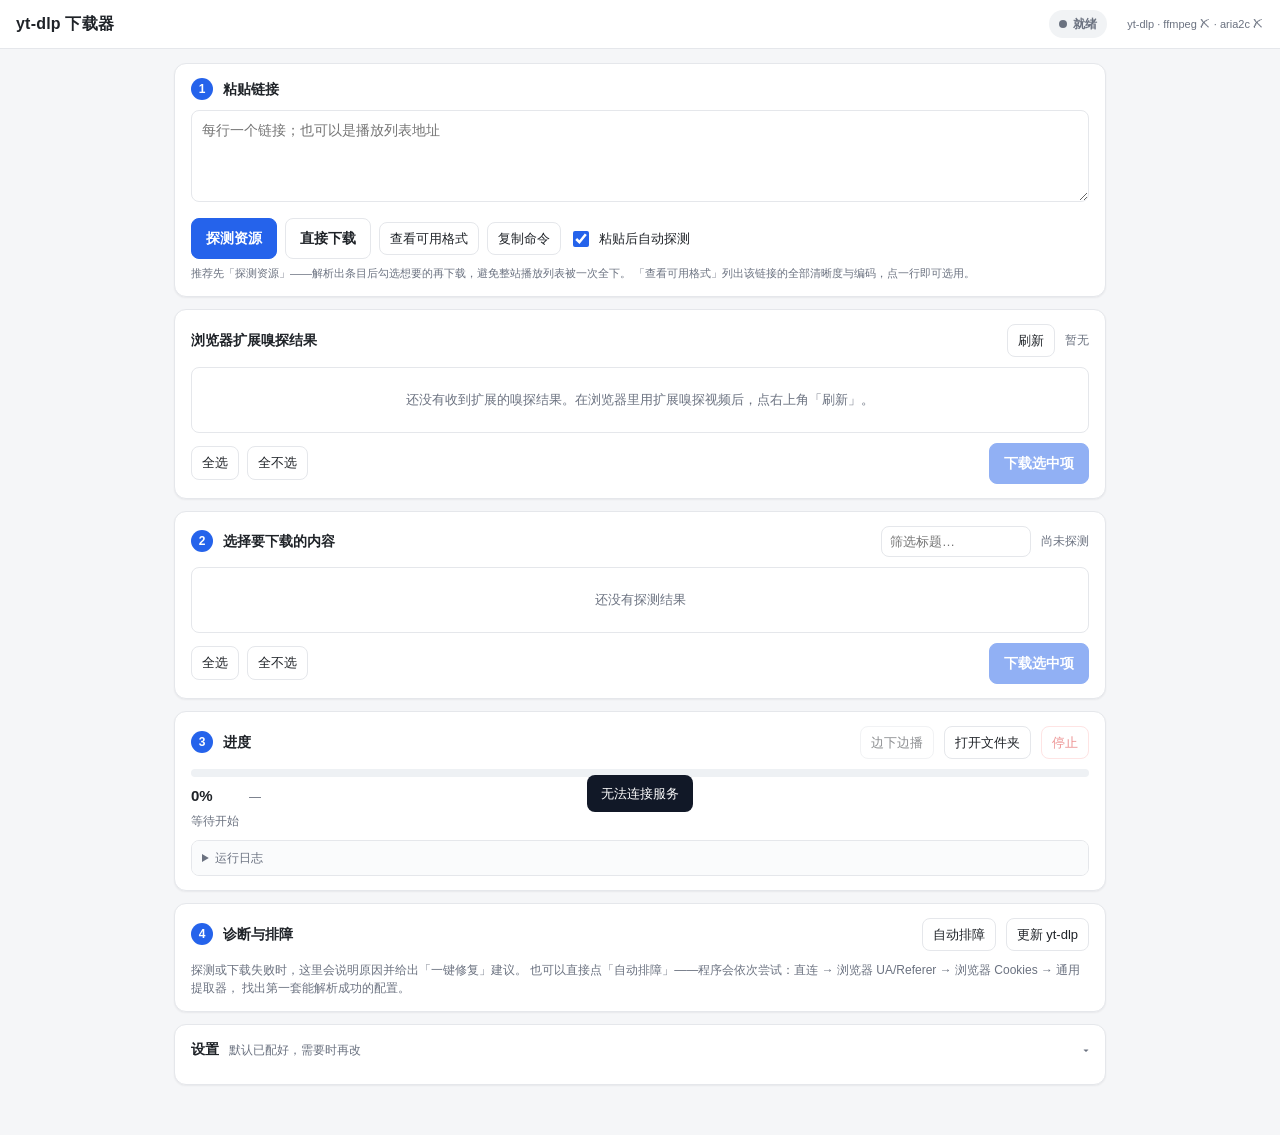
==== commit 97414183: "扩展支持直链缩略图与试播，嗅探结果回流网页版 直链（.mp4/.m3u8）没有封面元数据，Chrome 也解不了 HLS，页面 canvas 截帧又会 被 CORS 污染 —— 所以「有封面、能试播」" ====
--- a/YtDlpWeb/index.html
+++ b/YtDlpWeb/index.html
@@ -78,6 +78,15 @@
 .res-row .t{overflow:hidden;text-overflow:ellipsis;white-space:nowrap;font-size:13px}
 .metas{display:grid;grid-template-columns:64px 96px 84px 140px;gap:8px;font-size:12px;color:var(--muted)}
 .metas span{overflow:hidden;text-overflow:ellipsis;white-space:nowrap}
+.sn-thumb{width:56px;height:32px;border-radius:4px;object-fit:cover;background:#eaeef2;
+  display:flex;align-items:center;justify-content:center;color:#8b949e;font-size:10px;flex:none}
+.sn-thumb.ph{font-size:11px}
+.sn-row{grid-template-columns:26px 56px minmax(0,1fr) auto auto!important}
+#sniffPlayer{display:none;margin:0 0 10px;padding:10px;border-radius:8px;background:#0d1117}
+#sniffPlayer video{width:100%;max-height:300px;display:block;border-radius:6px;background:#000}
+#sniffPlayer .sn-pv-head{display:flex;justify-content:space-between;align-items:center;gap:8px;
+  margin-bottom:8px;color:#c9d1d9;font-size:12px}
+#sniffPlayer .sn-pv-head button{border:0;background:transparent;color:#8b949e;cursor:pointer;font-size:12px}
 .empty{padding:22px 10px;text-align:center;color:var(--muted);font-size:13px}
 
 /* ---------- 进度 ---------- */
@@ -200,6 +209,26 @@
     </div>
     <div class="hint">推荐先「探测资源」——解析出条目后勾选想要的再下载，避免整站播放列表被一次全下。
       「查看可用格式」列出该链接的全部清晰度与编码，点一行即可选用。</div>
+  </section>
+
+  <!-- 1.5 扩展嗅探结果（浏览器扩展抓到的直链，先试播再下载） -->
+  <section class="card" id="sniffCard">
+    <div class="card-h"><h2>浏览器扩展嗅探结果</h2>
+      <span class="spacer"></span>
+      <button class="btn sm" id="btnSniffRefresh">刷新</button>
+      <span class="muted" id="sniffCount">未加载</span></div>
+    <div id="sniffPlayer">
+      <div class="sn-pv-head"><span id="sniffPvTitle"></span>
+        <button id="sniffPvClose">✕ 关闭</button></div>
+      <video controls playsinline preload="metadata" id="sniffVideo"></video>
+    </div>
+    <div class="results" id="sniffList"><div class="empty">在浏览器里用扩展播放视频后，嗅探到的直链会出现在这里（可先试播确认，再勾选下载）。</div></div>
+    <div class="row-actions">
+      <button class="btn sm" id="btnSniffAll">全选</button>
+      <button class="btn sm" id="btnSniffNone">全不选</button>
+      <span class="spacer"></span>
+      <button class="btn primary" id="btnSniffDownload" disabled>下载选中项</button>
+    </div>
   </section>
 
   <!-- 2 结果 -->
@@ -437,7 +466,7 @@
   fmtBody:$('fmtBody'), fmtLog:$('fmtLog'), fmtLogWrap:$('fmtLogWrap'),
   fmtClose:$('fmtClose'), fmtUseBest:$('fmtUseBest'),
   preview:$('preview'), pvImg:$('pvImg'), pvMeta:$('pvMeta'), pvOpen:$('pvOpen'), pvClose:$('pvClose'),
-  btnPlay:$('btnPlay')
+  btnPlay:$('btnPlay'), sniffCount:$('sniffCount')
 };
 const FIELDS = ['outdir','tpl','mode','merge','fmt','sub','sublang','embedsub','thumb','meta',
   'pl','items','ignore','open_after','net_hard','play_while','rate','proxy','cookie','conc','conc_n','aria','aria_args','flat','extra',
@@ -535,16 +564,19 @@
 function scheduleSave(){
   clearTimeout(saveTimer);
   saveTimer = setTimeout(async ()=>{
-    cfg = {...cfg, ...readForm()};
+    const form = readForm();   // 只读一次：读两次时中间若有输入，发出去的和记下的就不是同一份
     try{
       const r = await fetch('/api/config',{method:'POST',headers:{'Content-Type':'application/json'},
-        body:JSON.stringify(readForm())});
+        body:JSON.stringify(form)});
       const j = await r.json().catch(()=>({}));
       if(!r.ok || j.ok === false){
         toast(j.error || ('设置保存失败（HTTP ' + r.status + '）'));
         return;
       }
-      if(j.config) cfg = {...cfg, ...j.config};   // 回填服务端整理后的值，所见即所得
+      // 以服务端校正后的配置为准；不再先乐观合并，否则保存失败时界面显示的是
+      // 一份磁盘上并不存在的设置。
+      cfg = j.config ? {...cfg, ...j.config} : {...cfg, ...form};
+      if(j.config) fillForm();
       const w = j.warnings || [];
       if(w.length) toast(w.length > 1 ? w[0] + `（另有 ${w.length - 1} 条提醒，见日志）` : w[0]);
     }
@@ -662,6 +694,196 @@
     });
     els.pvImg.alt = '封面';
   }catch(e){ els.pvImg.alt = '封面取不到：' + String(e.message||e); }
+}
+
+/* ---------- 扩展嗅探回流 ----------
+   扩展把嗅探结果 POST 到 /api/sniff/items，这里拉出来直接试播/下载。
+   试播走服务端的 /api/sniff/preview：m3u8 之类先抓 6 秒片段，mp4 直链直接给
+   原地址；缩略图也由服务端 ffmpeg 截帧后按 token 提供（不用把源站 URL 交给页面）。 */
+let sniffItems = [];
+let sniffChecked = new Set();
+const sniffPv = {};          // url -> {thumb, clip, duration, native}
+
+function snShort(u) {
+  try {
+    const p = new URL(u);
+    let n = decodeURIComponent(p.pathname.split('/').filter(Boolean).pop() || p.hostname);
+    if (n.length > 46) n = n.slice(0, 43) + '…';
+    return p.hostname + ' / ' + n;
+  } catch (e) { return String(u).slice(0, 50); }
+}
+function snSize(n) {
+  n = Number(n) || 0;
+  if (n <= 0) return '';
+  if (n < 1048576) return (n / 1024).toFixed(0) + ' KB';
+  if (n < 1073741824) return (n / 1048576).toFixed(1) + ' MB';
+  return (n / 1073741824).toFixed(2) + ' GB';
+}
+function snDur(sec) {
+  const s = Math.round(Number(sec) || 0);
+  if (!s) return '';
+  const h = Math.floor(s / 3600), m = Math.floor((s % 3600) / 60), ss = s % 60;
+  const p = (x) => (x < 10 ? '0' + x : '' + x);
+  return h ? h + ':' + p(m) + ':' + p(ss) : m + ':' + p(ss);
+}
+
+async function sniffLoad() {
+  els.sniffCount.textContent = '加载中…';
+  try {
+    const j = await (await fetch('/api/sniff/items')).json();
+    sniffItems = (j.items || []);
+  } catch (e) {
+    sniffItems = [];
+  }
+  // 已选中的按下标失效后要重算，否则会指向别的条目
+  sniffChecked = new Set();
+  sniffRender();
+}
+
+function sniffRender() {
+  const el = $('sniffList');
+  if (!sniffItems.length) {
+    el.innerHTML = '<div class="empty">还没有收到扩展的嗅探结果。在浏览器里用扩展嗅探视频后，点右上角「刷新」。</div>';
+  } else {
+    el.innerHTML = sniffItems.map((it, i) => {
+      const pv = sniffPv[it.url] || {};
+      const thumb = pv.thumb
+        ? `<img class="sn-thumb" src="${pv.thumb}" alt="封面">`
+        : '<div class="sn-thumb ph">…</div>';
+      return `<div class="res-row sn-row ${sniffChecked.has(i) ? 'on' : ''}" data-i="${i}">
+          <input type="checkbox" ${sniffChecked.has(i) ? 'checked' : ''} data-i="${i}">
+          ${thumb}
+          <div class="t" title="${esc(it.url)}">${esc(snShort(it.url))}</div>
+          <div class="metas"><span>${esc(snDur(pv.duration))}</span><span>${esc(snSize(it.size))}</span><span>${esc(it.kind || '')}</span></div>
+          <button class="btn sm sn-pv" data-i="${i}">试播</button>
+        </div>`;
+    }).join('');
+    el.querySelectorAll('.res-row').forEach((row) => {
+      row.addEventListener('click', (e) => {
+        if (e.target.tagName === 'INPUT' || e.target.classList.contains('sn-pv')) return;
+        sniffToggle(+row.dataset.i);
+      });
+    });
+    el.querySelectorAll('input[type=checkbox]').forEach((cb) => {
+      cb.addEventListener('change', () => sniffToggle(+cb.dataset.i));
+    });
+    el.querySelectorAll('.sn-pv').forEach((btn) => {
+      btn.addEventListener('click', (e) => {
+        e.stopPropagation();
+        sniffPreview(+btn.dataset.i, btn);
+      });
+    });
+  }
+  els.sniffCount.textContent = sniffItems.length ? `共 ${sniffItems.length} 条` : '暂无';
+  $('btnSniffDownload').disabled = busy || sniffChecked.size === 0;
+}
+
+function sniffToggle(i) {
+  sniffChecked.has(i) ? sniffChecked.delete(i) : sniffChecked.add(i);
+  const row = $('sniffList').querySelector(`.res-row[data-i="${i}"]`);
+  if (row) {
+    row.classList.toggle('on', sniffChecked.has(i));
+    row.querySelector('input').checked = sniffChecked.has(i);
+  }
+  $('btnSniffDownload').disabled = busy || sniffChecked.size === 0;
+}
+
+async function sniffPreview(i, btn) {
+  const it = sniffItems[i];
+  if (!it) return;
+  if (btn) { btn.disabled = true; btn.textContent = '取画面…'; }
+  try {
+    const r = await fetch('/api/sniff/preview', {
+      method: 'POST', headers: { 'Content-Type': 'application/json' },
+      body: JSON.stringify({ url: it.url }),
+    });
+    const j = await r.json().catch(() => ({}));
+    if (!r.ok || !j.ok) {
+      toast(j.error || ('取不到画面（HTTP ' + r.status + '）'));
+      return;
+    }
+    const rec = { duration: j.duration || 0, native: !!j.native, thumb: '', clip: '' };
+    if (j.thumb) rec.thumb = '/api/sniff/media?id=' + encodeURIComponent(j.thumb);
+    if (j.clip) rec.clip = '/api/sniff/media?id=' + encodeURIComponent(j.clip);
+    sniffPv[it.url] = rec;
+    sniffRender();
+    sniffPlay(it.url, rec);
+  } finally {
+    if (btn) { btn.disabled = false; btn.textContent = '试播'; }
+  }
+}
+
+function sniffPlay(url, rec) {
+  const box = $('sniffPlayer'), v = $('sniffVideo');
+  const src = rec.native ? url : rec.clip;
+  if (!src) { toast('这个流取不到片段，只能下载后用播放器看'); return; }
+  $('sniffPvTitle').textContent = snShort(url) + (rec.duration ? '  ·  ' + snDur(rec.duration) : '');
+  box.style.display = '';
+  v.onerror = () => toast('播放被站点拒绝（防盗链）或格式不支持，可勾选后下载交给 yt-dlp');
+  v.src = src;
+  v.play().catch(() => {});
+  box.scrollIntoView({ block: 'nearest' });
+}
+
+$('sniffPvClose').addEventListener('click', () => {
+  const v = $('sniffVideo');
+  try { v.pause(); } catch (e) {}
+  v.removeAttribute('src');
+  try { v.load(); } catch (e) {}
+  $('sniffPlayer').style.display = 'none';
+});
+$('btnSniffRefresh').addEventListener('click', sniffLoad);
+$('btnSniffAll').addEventListener('click', () => {
+  sniffItems.forEach((_, i) => sniffChecked.add(i));
+  sniffRender();
+});
+$('btnSniffNone').addEventListener('click', () => { sniffChecked = new Set(); sniffRender(); });
+$('btnSniffDownload').addEventListener('click', async () => {
+  const picks = [...sniffChecked].map((i) => sniffItems[i]).filter(Boolean);
+  if (!picks.length) { toast('请先勾选条目'); return; }
+  if (busy) { toast('有任务正在运行，请先停止或等待结束'); return; }
+  // 逐条提交：/api/sniff 一次只处理一个地址，且服务端的单任务闸门会挡住并发
+  const first = picks[0];
+  try {
+    setBusy(true, 'download');
+    setStatus('busy', '开始下载嗅探到的直链…');
+    const r = await fetch('/api/sniff', {
+      method: 'POST', headers: { 'Content-Type': 'application/json' },
+      body: JSON.stringify({
+        url: first.url, kind: 'media', title: first.title || '',
+        referer: first.referer || first.page_url || '', ua: first.ua || '',
+        cookie_jar: [],
+      }),
+    });
+    const j = await r.json().catch(() => ({}));
+    if (!r.ok || !j.ok) {
+      setBusy(false); setStatus('err', j.error || ('HTTP ' + r.status));
+      toast(j.error || '提交失败');
+      return;
+    }
+    if (picks.length > 1) toast('一次只能下一个：已提交第 1 条，其余请等它结束后再点（服务端同时只跑一个任务）');
+    sniffPoll();
+  } catch (e) {
+    setBusy(false); setStatus('err', String(e.message || e));
+  }
+});
+
+let sniffTimer = null;
+async function sniffPoll() {
+  clearTimeout(sniffTimer);
+  let j = null;
+  try { j = await (await fetch('/api/sniff/log')).json(); } catch (e) { j = null; }
+  if (!j) { sniffTimer = setTimeout(sniffPoll, 2000); return; }
+  const lines = j.lines || [];
+  if (lines.length) els.log.textContent = lines.join('\n');
+  const busyNow = !!j.busy;
+  setBusy(busyNow, busyNow ? 'download' : null);
+  if (j.done && !busyNow) {
+    setStatus('idle', j.ok ? '嗅探直链下载完成' : '嗅探直链下载失败');
+    sniffLoad();
+    return;
+  }
+  sniffTimer = setTimeout(sniffPoll, 1500);
 }
 
 /* ---------- SSE ---------- */
@@ -891,13 +1113,21 @@
       try{ ok = document.execCommand('copy'); }catch(_){}
       ta.remove();
     }
-    toast(ok ? '命令已复制到剪贴板' : '复制失败，命令已输出到日志');
+    const dropped = (r.ignored || []).length;
+    let msg = ok ? '命令已复制到剪贴板' : '复制失败，命令已输出到日志';
+    if(dropped) msg += `（已忽略 ${dropped} 个无法识别的链接）`;
+    toast(msg);
     addLog('> ' + text, 'cmd');
   }catch(e){ toast('获取命令失败'); }
 }
 async function doOpen(){
   try{
-    await fetch('/api/open',{method:'POST',headers:{'Content-Type':'application/json'},body:'{}'});
+    const r = await fetch('/api/open',{method:'POST',headers:{'Content-Type':'application/json'},body:'{}'});
+    if(!r.ok){
+      const j = await r.json().catch(()=>({}));
+      toast(j.error || ('打开目录失败（HTTP ' + r.status + '）'));
+      return;
+    }
   }catch(e){ toast('打开文件夹失败'); }
 }
 async function doReset(){
@@ -1004,6 +1234,7 @@
 $('mode').addEventListener('change', ()=>{
   const auto = modeFmt()[$('mode').value];
   if(auto) $('fmt').value = auto;
+  scheduleSave();   // 带出来的 fmt 也是一次设置变更，不落盘刷新后就丢了
 });
 $('aria').addEventListener('change', ()=>{
   if($('aria').checked && !(cfg.env || {}).aria2c)
@@ -1022,6 +1253,7 @@
 (async function init(){
   try{ cfg = await (await fetch('/api/config')).json(); }catch(e){ cfg = {}; toast('无法连接服务'); }
   fillForm(); renderResults();
+  sniffRender(); sniffLoad();
   // 让「格式代码」框初始就显示当前模式实际使用的表达式，所见即所得
   const mf = modeFmt()[$('mode').value];
   if(!$('fmt').value && mf) $('fmt').value = mf;
@@ -1029,7 +1261,9 @@
   if(s.busy){
     setBusy(true, s.kind);
     t0 = Date.now() - (s.elapsed || 0) * 1000;   // 刷新后接着计时
-    updateElapsed(); setStatus('busy','任务进行中…');
+    updateElapsed();
+    // 进度只走任务自己那条 SSE 流，中途刷新接不上；说清楚比留个空进度条诚实。
+    setStatus('busy', `任务进行中…（本页是在任务开始后才打开的，进度与日志看不到；结束后会自动解除占用）`);
   }
   else setStatus('idle','就绪');
 })();
